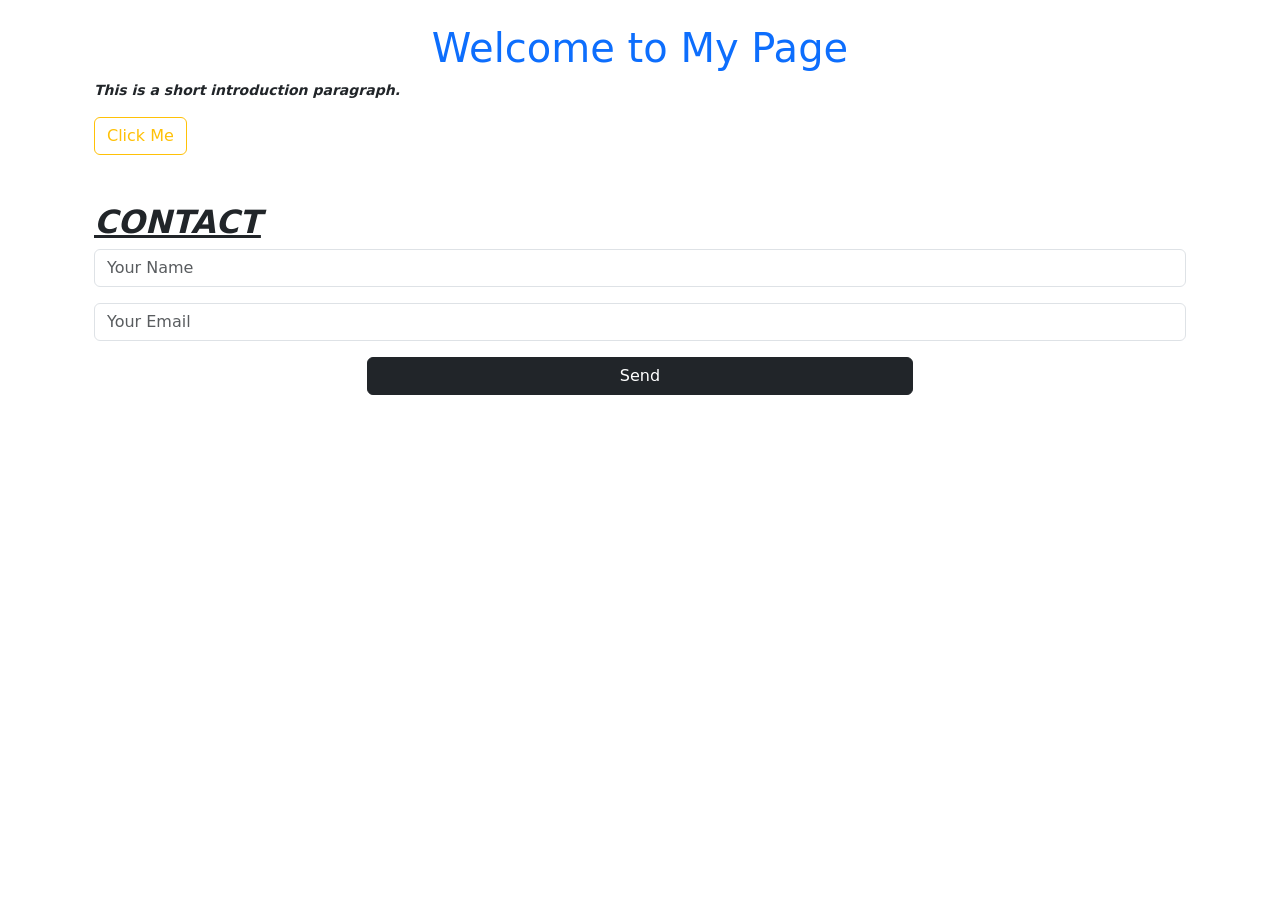
==== lab6/lab.html @ db9c1252 "started lab6 practice" ====
<!DOCTYPE html>
<html lang="en">
<head>
    <meta charset="UTF-8">
    <meta name="viewport" content="width=device-width, initial-scale=1.0">
    <title>Lab</title>
    <link rel="stylesheet" href="https://cdn.jsdelivr.net/npm/bootstrap@5.3.8/dist/css/bootstrap.min.css">
</head>
<body>
<div class="container p-4">
    <h1 class="text-center text-primary">Welcome to My Page</h1>
    <p class="fw-semibold fst-italic small">This is a short introduction paragraph.</p>
    <button class="btn btn-outline-warning">Click Me</button>

    <div class="mt-5">
    <h2 class="fw-bold text-uppercase fst-italic text-decoration-underline">Contact</h2>
    <form>
        <input type="text" class="form-control mb-3" placeholder="Your Name">
        <input type="email" class="form-control mb-3" placeholder="Your Email">
        <button type="submit" class="btn btn-dark w-50 d-block mx-auto">Send</button>
    </form>
    </div>
</div>
<script src="https://cdn.jsdelivr.net/npm/bootstrap@5.3.8/dist/js/bootstrap.bundle.min.js"></script>
</body>
</html>
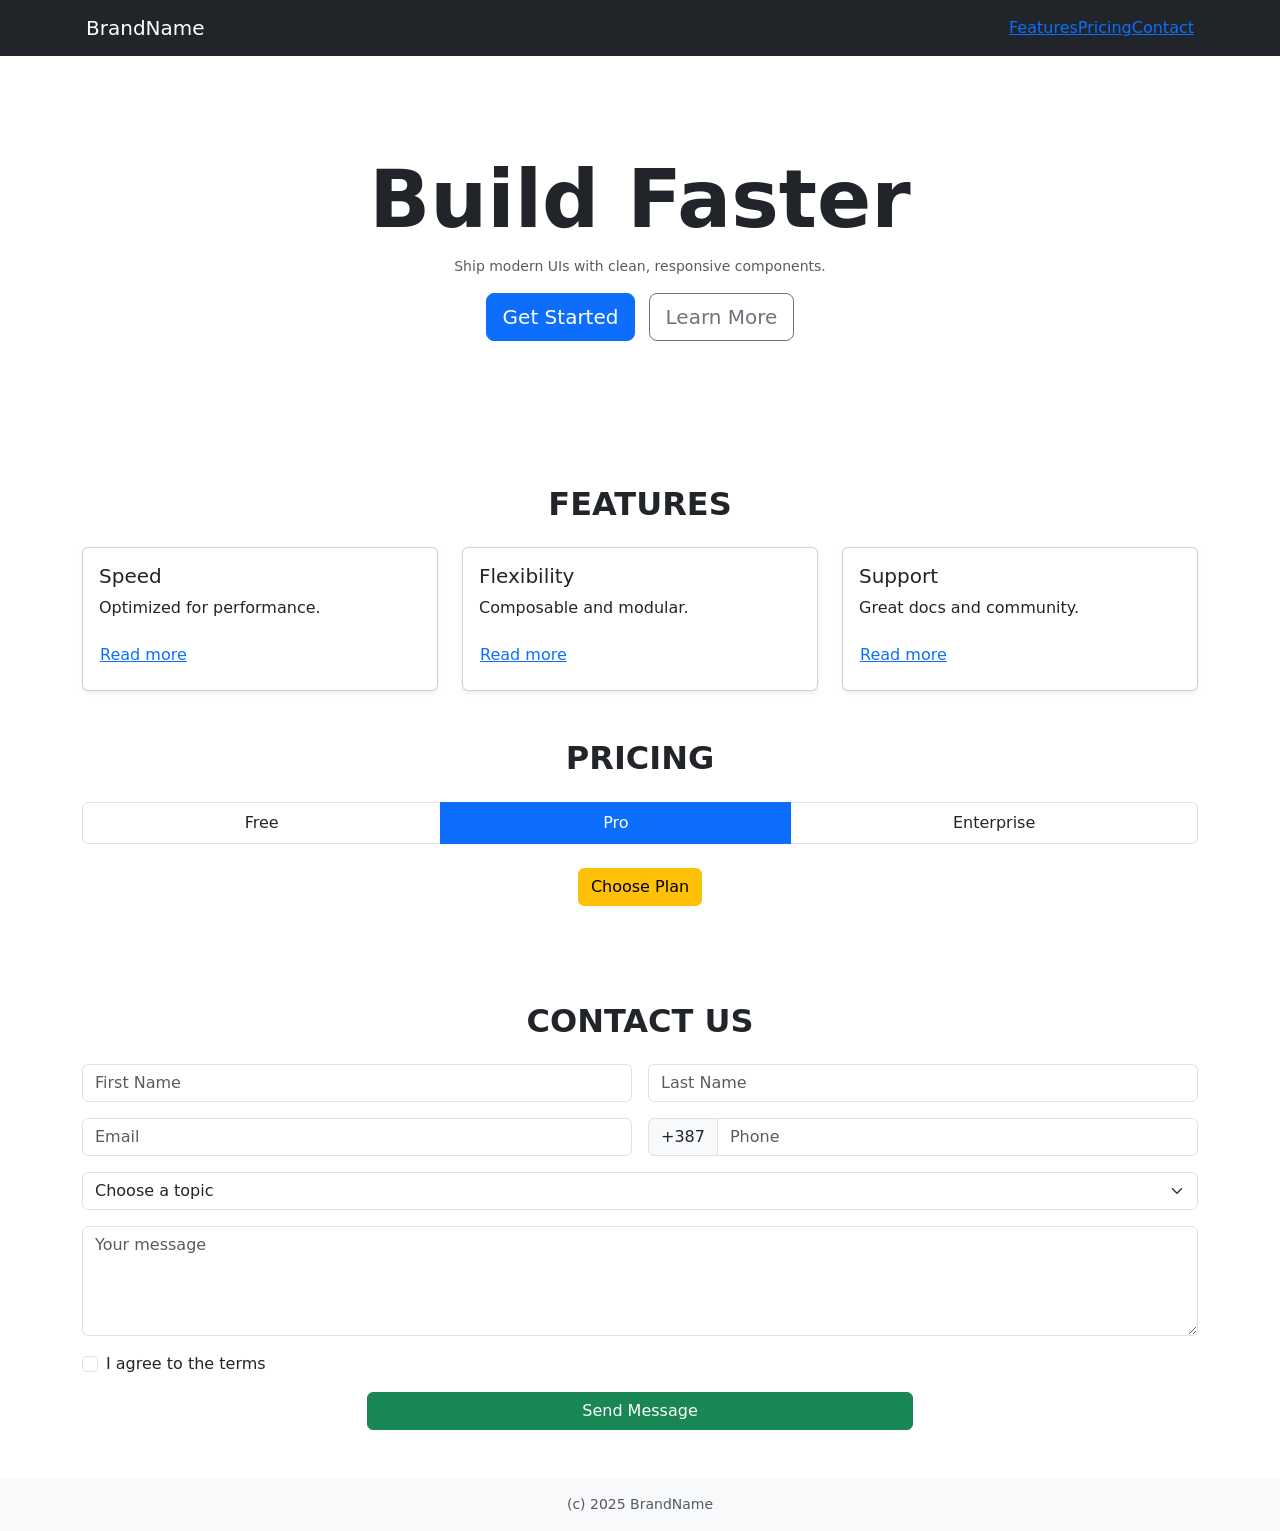
==== commit c007cc16: "finished lab6 practice" ====
--- a/lab6/lab.html
+++ b/lab6/lab.html
@@ -7,7 +7,7 @@
     <link rel="stylesheet" href="https://cdn.jsdelivr.net/npm/bootstrap@5.3.8/dist/css/bootstrap.min.css">
 </head>
 <body>
-<div class="container p-4">
+<!-- <div class="container-fluid p-4">
     <h1 class="text-center text-primary">Welcome to My Page</h1>
     <p class="fw-semibold fst-italic small">This is a short introduction paragraph.</p>
     <button class="btn btn-outline-warning">Click Me</button>
@@ -19,7 +19,141 @@
         <input type="email" class="form-control mb-3" placeholder="Your Email">
         <button type="submit" class="btn btn-dark w-50 d-block mx-auto">Send</button>
     </form>
+    </div> -->
+
+
+
+<header>
+    <nav class="navbar navbar-expand-lg navbar-dark bg-dark sticky-top">
+        <div class="container px-3">
+  <a class="navbar-brand" href="#">BrandName</a>
+  <button class="navbar-toggler" type="button" data-bs-toggle="collapse" data-bs-target="#mainNav" aria-controls="mainNav" aria-expanded="false" aria-label="Toggle navigation"><span class="navbar-toggler-icon"></span></button>
+  <div class="collapse navbar-collapse" id="mainNav">
+    <ul class="navbar-nav ms-auto">
+    <a href="#features">Features</a>
+    <a href="#pricing">Pricing</a>
+    <a href="#contact">Contact</a>
+    </ul>
     </div>
+    </div>
+  </nav>
+</header>
+
+<section class="py-5">
+    <div class="container">
+    <div class="row justify-content-center text-center">
+        <div class="col-lg-8 py-5">
+  <h1 class="display-1 fw-bold">Build Faster</h1>
+  <p class="text-muted small">Ship modern UIs with clean, responsive components.</p>
+  <button class="btn btn-primary btn-lg me-2">Get Started</button>
+  <button class="btn btn-outline-secondary btn-lg">Learn More</button>
+  </div>
+  </div>
+  </div>
+</section>
+
+<section id="features" class="container my-5">
+  <h2 class="text-center text-uppercase fw-bold mb-4">Features</h2>
+  <div class="row g-4">
+
+    <div class="col-12 col-lg-4">
+        <div class="card h-100 shadow-sm">
+            <div class="card-body d-flex flex-column">
+      <h3 class="card-title h5">Speed</h3>
+      <p class="card-text">Optimized for performance.</p>
+      <a href="#" class="btn btn-link align-self-start px-0 mt-auto">Read more</a>
+      </div>
+    </div>
+    </div>
+
+<div class="col-12 col-lg-4">
+        <div class="card h-100 shadow-sm">
+            <div class="card-body d-flex flex-column">
+      <h3 class="card-title h5">Flexibility</h3>
+      <p class="card-text">Composable and modular.</p>
+      <a href="#" class="btn btn-link align-self-start px-0 mt-auto">Read more</a>
+      </div>
+    </div>
+    </div>
+
+    <div class="col-12 col-lg-4">
+        <div class="card h-100 shadow-sm">
+            <div class="card-body d-flex flex-column">
+      <h3 class="card-title h5">Support</h3>
+      <p class="card-text">Great docs and community.</p>
+      <a href="#" class="btn btn-link align-self-start px-0 mt-auto">Read more</a>
+      </div>
+    </div>
+    </div>
+  </div>
+</section>
+
+<section id="pricing" class="container my-5">
+  <h2 class="text-center text-uppercase fw-bold mb-4">Pricing</h2>
+  <ul class="list-group list-group-horizontal-md text-center">
+    <li class="list-group-item flex-fill">Free</li>
+    <li class="list-group-item flex-fill active" aria-current="true">Pro</li>
+    <li class="list-group-item flex-fill">Enterprise</li>
+  </ul>
+  <button class="btn btn-warning d-block mx-auto mt-4">Choose Plan</button>
+</section>
+
+<section id="contact" class="container py-5">
+  <h2 class="text-center text-uppercase fw-bold mb-4">Contact Us</h2>
+  <form>
+    <div class="row g-3 mb-3">
+        <div class="col-md-6">
+        <label for="fname" class="form-label visually-hidden">First name</label>
+      <input type="text" id="fname" placeholder="First Name" class="form-control">
+      </div>
+      <div class="col-md-6">
+      <label for="lname" class="from-label visually-hidden">Last name</label>
+      <input type="text" id="lname" class="form-control" placeholder="Last Name">
+    </div>
+    </div>
+    <div class="row g-3 mb-3">
+        <div class="col-md-6">
+            <label for="email" class="form-label visually-hidden">Email</label>
+      <input type="email" id="email" class="form-control" placeholder="Email">
+      </div>
+      <div class="col-md-6">
+        <div class="input-group">
+        <span class="input-group-text">+387</span>
+        <label for="phone" class="visually-hidden">Phone</label>
+        <input type="tel" id="phone" placeholder="Phone" class="form-control">
+      </div>
+      </div>
+</div>
+    <div class="mb-3">
+      <label for="topic" class="form-label visually-hidden">Topic</label>
+      <select class="form-select" id="topic">
+        <option selected>Choose a topic</option>
+        <option>Sales</option><option>Support</option><option>Billing</option>
+      </select>
+    </div>
+
+    <div class="mb-3">
+      <label for="msg" class="form-label visually-hidden">Message</label>
+      <textarea class="form-control" id="msg" rows="4" placeholder="Your message"></textarea>
+    </div>
+
+    <div class="form-check mb-3">
+      <input class="form-check-input" type="checkbox" id="terms">
+      <label class="form-check-label" for="terms">I agree to the terms</label>
+    </div>
+
+    <div class="row justify-content-center">
+      <div class="col-12 col-md-6">
+        <button type="submit" class="btn btn-success w-100">Send Message</button>
+      </div>
+    </div>
+  </form>
+</section>
+
+<footer class="bg-light text-center text-muted small py-3">
+  <p class="mb-0">(c) 2025 BrandName</p>
+  </footer>
+
 </div>
 <script src="https://cdn.jsdelivr.net/npm/bootstrap@5.3.8/dist/js/bootstrap.bundle.min.js"></script>
 </body>
